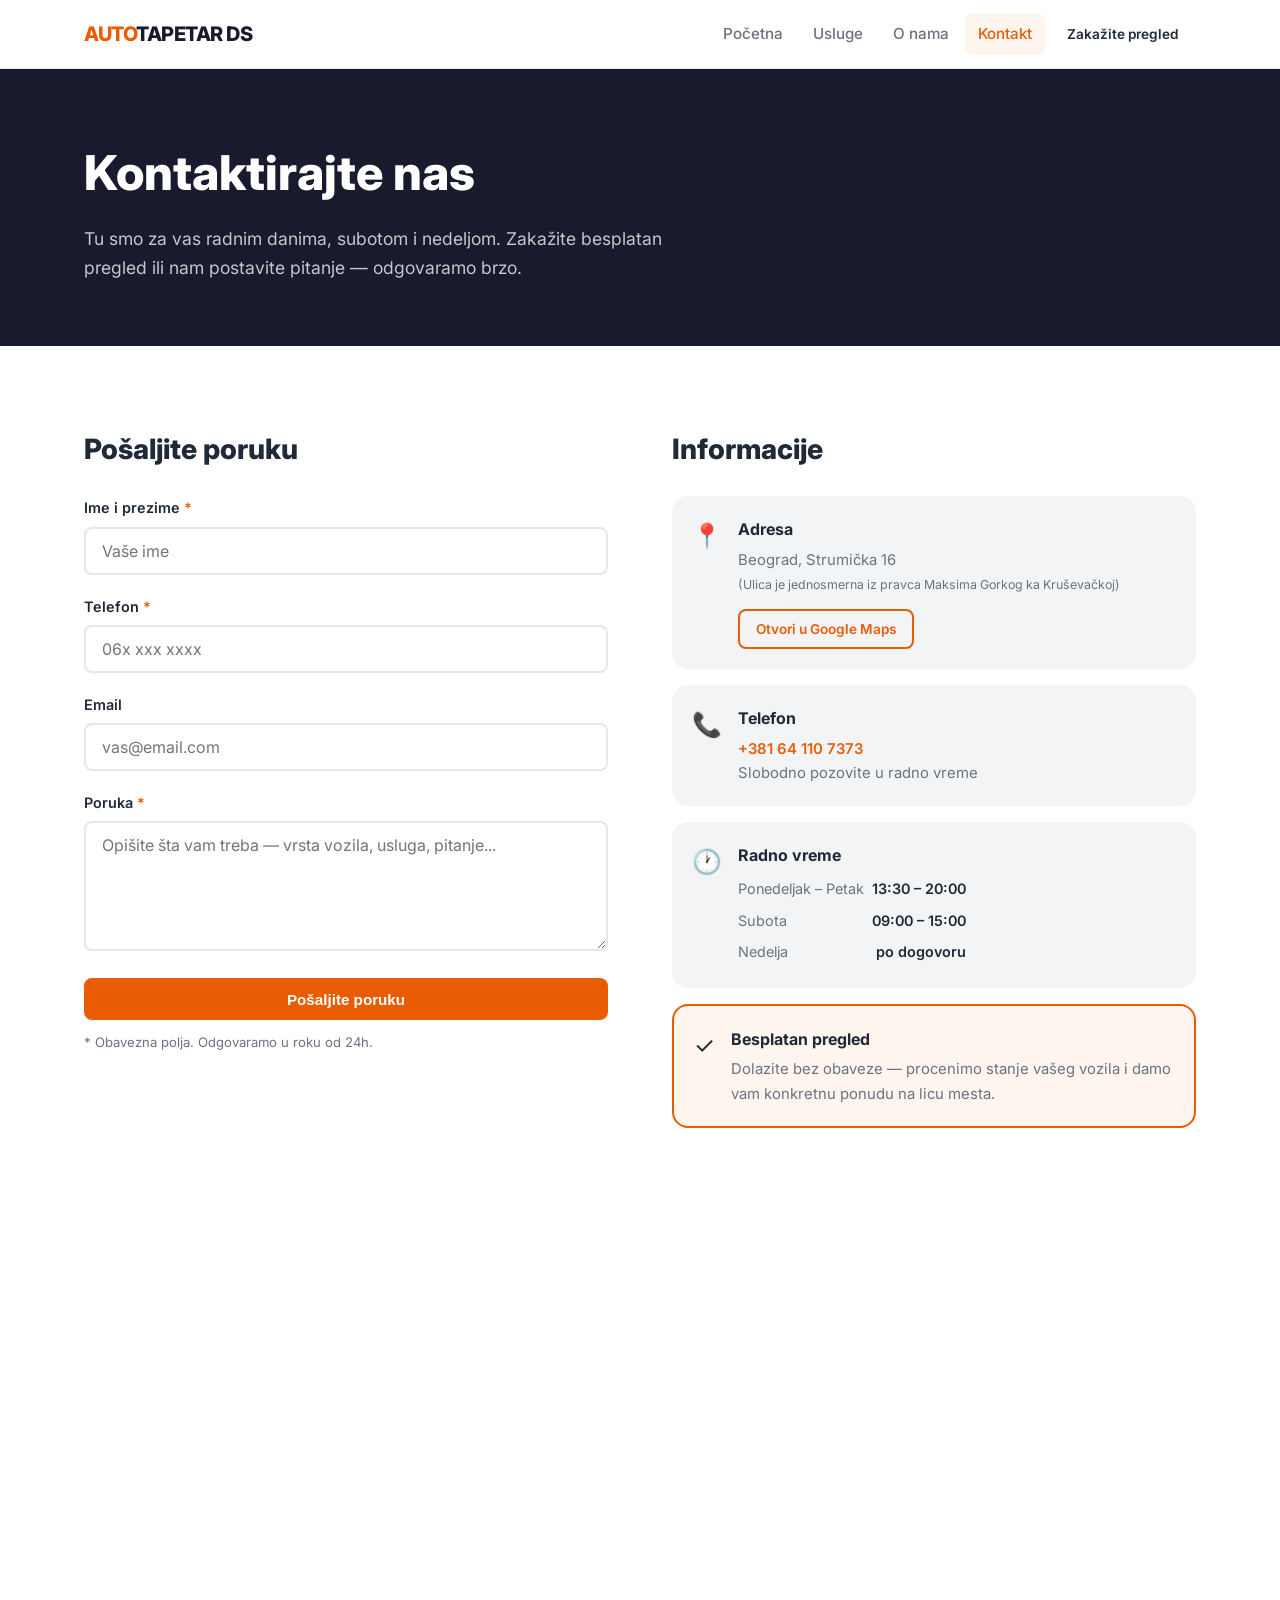
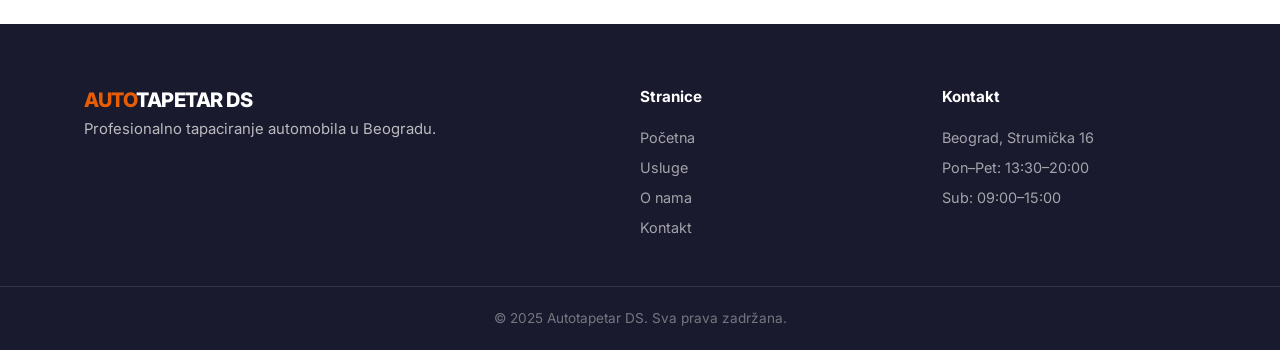
==== kontakt.html @ d3792c66 "Add files via upload "Ažurirani kontakt podaci"" ====
<!DOCTYPE html>
<html lang="sr">
<head>
  <meta charset="UTF-8" />
  <meta name="viewport" content="width=device-width, initial-scale=1.0" />
  <meta name="description" content="Kontaktirajte Autotapetar DS Beograd – zakažite besplatan pregled. Radimo vikendom." />
  <title>Kontakt | Autotapetar DS Beograd</title>
  <link rel="stylesheet" href="css/style.css" />
  <link rel="preconnect" href="https://fonts.googleapis.com" />
  <link href="https://fonts.googleapis.com/css2?family=Inter:wght@400;500;600;700;800&display=swap" rel="stylesheet" />
</head>
<body>

  <!-- NAVIGACIJA -->
  <header class="header">
    <div class="container header__inner">
      <a href="index.html" class="logo">
        <span class="logo__accent">AUTO</span>TAPETAR DS
      </a>
      <button class="nav-toggle" aria-label="Otvori meni" aria-expanded="false">
        <span></span><span></span><span></span>
      </button>
      <nav class="nav">
        <a href="index.html" class="nav__link">Početna</a>
        <a href="usluge.html" class="nav__link">Usluge</a>
        <a href="o-nama.html" class="nav__link">O nama</a>
        <a href="kontakt.html" class="nav__link nav__link--active">Kontakt</a>
        <a href="kontakt.html" class="btn btn--sm">Zakažite pregled</a>
      </nav>
    </div>
  </header>

  <main>

    <!-- PAGE HERO -->
    <section class="page-hero">
      <div class="container">
        <h1 class="page-hero__title">Kontaktirajte nas</h1>
        <p class="page-hero__text">Tu smo za vas radnim danima, subotom i nedeljom. Zakažite besplatan pregled ili nam postavite pitanje — odgovaramo brzo.</p>
      </div>
    </section>

    <!-- KONTAKT SADRZAJ -->
    <section class="section">
      <div class="container">
        <div class="contact-grid">

          <!-- FORMA -->
          <div class="contact-form-wrap">
            <h2>Pošaljite poruku</h2>
            <form class="contact-form" id="contactForm" novalidate>
              <div class="form-group">
                <label for="name">Ime i prezime <span class="required">*</span></label>
                <input type="text" id="name" name="name" placeholder="Vaše ime" required />
              </div>
              <div class="form-group">
                <label for="phone">Telefon <span class="required">*</span></label>
                <input type="tel" id="phone" name="phone" placeholder="06x xxx xxxx" required />
              </div>
              <div class="form-group">
                <label for="email">Email</label>
                <input type="email" id="email" name="email" placeholder="vas@email.com" />
              </div>
              <div class="form-group">
                <label for="message">Poruka <span class="required">*</span></label>
                <textarea id="message" name="message" rows="5" placeholder="Opišite šta vam treba — vrsta vozila, usluga, pitanje..." required></textarea>
              </div>
              <button type="submit" class="btn btn--primary btn--full">Pošaljite poruku</button>
              <p class="form-note">* Obavezna polja. Odgovaramo u roku od 24h.</p>
            </form>
          </div>

          <!-- INFO -->
          <div class="contact-info">
            <h2>Informacije</h2>

            <div class="info-card">
              <div class="info-card__icon">📍</div>
              <div>
                <h3>Adresa</h3>
                <p>Beograd, Strumička 16<br /><small>(Ulica je jednosmerna iz pravca Maksima Gorkog ka Kruševačkoj)</small></p>
                <a href="https://maps.google.com/?q=Autotapetar+DS+Beograd" target="_blank" rel="noopener" class="btn btn--outline btn--sm mt-1">Otvori u Google Maps</a>
              </div>
            </div>

            <div class="info-card">
              <div class="info-card__icon">📞</div>
              <div>
                <h3>Telefon</h3>
                <p><a href="tel:+381641107373">+381 64 110 7373</a></p>
                <p class="text-muted">Slobodno pozovite u radno vreme</p>
              </div>
            </div>

            <div class="info-card">
              <div class="info-card__icon">🕐</div>
              <div>
                <h3>Radno vreme</h3>
                <table class="hours-table">
                  <tr><td>Ponedeljak – Petak</td><td>13:30 – 20:00</td></tr>
                  <tr><td>Subota</td><td>09:00 – 15:00</td></tr>
                  <tr><td>Nedelja</td><td>po dogovoru</td></tr>
                </table>
              </div>
            </div>

            <div class="info-card info-card--highlight">
              <div class="info-card__icon">✓</div>
              <div>
                <h3>Besplatan pregled</h3>
                <p>Dolazite bez obaveze — procenimo stanje vašeg vozila i damo vam konkretnu ponudu na licu mesta.</p>
              </div>
            </div>

          </div>
        </div>
      </div>
    </section>

    <!-- MAPA -->
    <section class="map-section">
      <iframe
        src="https://www.google.com/maps/embed?pb=!1m18!1m12!1m3!1d2830.5!2d20.4818336!3d44.7887951!2m3!1f0!2f0!3f0!3m2!1i1024!2i768!4f13.1!3m3!1m2!1s0x475a715ec89a3c23%3A0x89e6e9150af348a6!2sAutotapetar%20DS!5e0!3m2!1ssr!2srs!4v1700000000000"
        width="100%"
        height="400"
        style="border:0;"
        allowfullscreen=""
        loading="lazy"
        referrerpolicy="no-referrer-when-downgrade"
        title="Autotapetar DS lokacija">
      </iframe>
    </section>

  </main>

  <!-- FOOTER -->
  <footer class="footer">
    <div class="container footer__inner">
      <div class="footer__brand">
        <a href="index.html" class="logo logo--light">
          <span class="logo__accent">AUTO</span>TAPETAR DS
        </a>
        <p>Profesionalno tapaciranje automobila u Beogradu.</p>
      </div>
      <div class="footer__links">
        <h4>Stranice</h4>
        <a href="index.html">Početna</a>
        <a href="usluge.html">Usluge</a>
        <a href="o-nama.html">O nama</a>
        <a href="kontakt.html">Kontakt</a>
      </div>
      <div class="footer__contact">
        <h4>Kontakt</h4>
        <p>Beograd, Strumička 16</p>
        <p>Pon–Pet: 13:30–20:00</p>
        <p>Sub: 09:00–15:00</p>
      </div>
    </div>
    <div class="footer__bottom">
      <div class="container">
        <p>&copy; 2025 Autotapetar DS. Sva prava zadržana.</p>
      </div>
    </div>
  </footer>

  <script src="js/main.js"></script>
</body>
</html>
---- css/style.css ----
/* =====================
   RESET & BASE
   ===================== */
*, *::before, *::after { box-sizing: border-box; margin: 0; padding: 0; }

:root {
  --clr-primary:   #E85D04;
  --clr-primary-d: #C44E00;
  --clr-dark:      #1A1A2E;
  --clr-dark-2:    #16213E;
  --clr-gray:      #6B7280;
  --clr-gray-light:#F3F4F6;
  --clr-white:     #FFFFFF;
  --clr-text:      #1F2937;
  --radius:        8px;
  --radius-lg:     16px;
  --shadow:        0 4px 24px rgba(0,0,0,.08);
  --shadow-lg:     0 8px 40px rgba(0,0,0,.14);
  --transition:    .25s ease;
  --container:     1160px;
}

html { scroll-behavior: smooth; }

body {
  font-family: 'Inter', system-ui, sans-serif;
  font-size: 16px;
  line-height: 1.65;
  color: var(--clr-text);
  background: var(--clr-white);
}

img { display: block; max-width: 100%; height: auto; object-fit: cover; }

a { color: inherit; text-decoration: none; }

ul { list-style: none; }

/* =====================
   UTILITIES
   ===================== */
.container    { max-width: var(--container); margin: 0 auto; padding: 0 24px; }
.text-center  { text-align: center; }
.text-muted   { color: var(--clr-gray); font-size: .9rem; }
.mt-1         { margin-top: .75rem; }
.mt-2         { margin-top: 1.5rem; }

/* =====================
   BUTTONS
   ===================== */
.btn {
  display: inline-flex;
  align-items: center;
  justify-content: center;
  gap: .5rem;
  padding: .65rem 1.4rem;
  border-radius: var(--radius);
  font-weight: 600;
  font-size: .95rem;
  cursor: pointer;
  transition: background var(--transition), color var(--transition),
              border-color var(--transition), transform var(--transition);
  border: 2px solid transparent;
  white-space: nowrap;
}
.btn:hover { transform: translateY(-1px); }

.btn--primary {
  background: var(--clr-primary);
  color: var(--clr-white);
  border-color: var(--clr-primary);
}
.btn--primary:hover { background: var(--clr-primary-d); border-color: var(--clr-primary-d); }

.btn--outline {
  background: transparent;
  color: var(--clr-primary);
  border-color: var(--clr-primary);
}
.btn--outline:hover { background: var(--clr-primary); color: var(--clr-white); }

.btn--white {
  background: var(--clr-white);
  color: var(--clr-primary);
  border-color: var(--clr-white);
}
.btn--white:hover { background: transparent; color: var(--clr-white); border-color: var(--clr-white); }

.btn--sm  { padding: .45rem 1rem; font-size: .85rem; }
.btn--lg  { padding: .85rem 2rem; font-size: 1.05rem; }
.btn--full { width: 100%; }

/* =====================
   HEADER / NAV
   ===================== */
.header {
  position: sticky;
  top: 0;
  z-index: 100;
  background: var(--clr-white);
  border-bottom: 1px solid #E5E7EB;
  box-shadow: 0 1px 8px rgba(0,0,0,.06);
}

.header__inner {
  display: flex;
  align-items: center;
  justify-content: space-between;
  height: 68px;
}

.logo {
  font-size: 1.25rem;
  font-weight: 800;
  letter-spacing: -.5px;
  color: var(--clr-dark);
}
.logo--light { color: var(--clr-white); }
.logo__accent { color: var(--clr-primary); }

.nav {
  display: flex;
  align-items: center;
  gap: .25rem;
}

.nav__link {
  padding: .5rem .8rem;
  border-radius: var(--radius);
  font-weight: 500;
  font-size: .95rem;
  color: var(--clr-gray);
  transition: color var(--transition), background var(--transition);
}
.nav__link:hover,
.nav__link--active {
  color: var(--clr-primary);
  background: #FFF5EF;
}

.nav-toggle {
  display: none;
  flex-direction: column;
  justify-content: center;
  gap: 5px;
  width: 36px;
  height: 36px;
  background: none;
  border: none;
  cursor: pointer;
  padding: 4px;
}
.nav-toggle span {
  display: block;
  height: 2px;
  background: var(--clr-dark);
  border-radius: 2px;
  transition: transform var(--transition), opacity var(--transition);
}
.nav-toggle.open span:nth-child(1) { transform: translateY(7px) rotate(45deg); }
.nav-toggle.open span:nth-child(2) { opacity: 0; }
.nav-toggle.open span:nth-child(3) { transform: translateY(-7px) rotate(-45deg); }

/* =====================
   HERO
   ===================== */
.hero {
  position: relative;
  min-height: 580px;
  display: flex;
  align-items: center;
}

.hero__bg {
  position: absolute;
  inset: 0;
  z-index: 0;
  background: var(--clr-dark-2);
}
.hero__bg img {
  width: 100%;
  height: 100%;
  object-fit: cover;
  opacity: .35;
}
.hero__overlay {
  position: absolute;
  inset: 0;
  background: linear-gradient(135deg, rgba(26,26,46,.85) 0%, rgba(26,26,46,.5) 100%);
}

.hero__content {
  position: relative;
  z-index: 1;
  padding: 80px 24px;
  max-width: 680px;
}

.hero__tag {
  display: inline-block;
  background: var(--clr-primary);
  color: var(--clr-white);
  font-size: .8rem;
  font-weight: 600;
  letter-spacing: .5px;
  text-transform: uppercase;
  padding: .3rem .8rem;
  border-radius: 100px;
  margin-bottom: 1.25rem;
}

.hero__title {
  font-size: clamp(2rem, 5vw, 3.25rem);
  font-weight: 800;
  line-height: 1.15;
  color: var(--clr-white);
  margin-bottom: 1.25rem;
}

.hero__text {
  font-size: 1.15rem;
  color: rgba(255,255,255,.8);
  margin-bottom: 2rem;
}

.hero__actions {
  display: flex;
  flex-wrap: wrap;
  gap: 1rem;
}

/* =====================
   SECTIONS
   ===================== */
.section          { padding: 80px 0; }
.section--light   { background: var(--clr-gray-light); }
.section--dark    { background: var(--clr-dark); color: var(--clr-white); }
.section--accent  { background: var(--clr-primary); color: var(--clr-white); }

.section__title {
  font-size: clamp(1.6rem, 3vw, 2.25rem);
  font-weight: 800;
  margin-bottom: .75rem;
  line-height: 1.2;
}
.section__subtitle {
  font-size: 1.05rem;
  color: var(--clr-gray);
  margin-bottom: 3rem;
}
.section--dark .section__subtitle { color: rgba(255,255,255,.65); }

/* =====================
   CARDS
   ===================== */
.cards {
  display: grid;
  gap: 1.5rem;
}
.cards--3 { grid-template-columns: repeat(3, 1fr); }
.cards--4 { grid-template-columns: repeat(4, 1fr); }

.card {
  border-radius: var(--radius-lg);
  background: var(--clr-white);
  box-shadow: var(--shadow);
  overflow: hidden;
  transition: transform var(--transition), box-shadow var(--transition);
}
.card:hover { transform: translateY(-4px); box-shadow: var(--shadow-lg); }

.card--benefit {
  padding: 2rem 1.5rem;
  text-align: center;
}
.card__icon { font-size: 2rem; margin-bottom: .75rem; }
.card__title { font-size: 1.1rem; font-weight: 700; margin-bottom: .5rem; }
.card__text  { font-size: .93rem; color: var(--clr-gray); }

.card--service .card__img { height: 200px; }
.card--service .card__img img { width: 100%; height: 100%; }
.card--service .card__body { padding: 1.25rem 1.5rem; }
.card--service .card__title { margin-bottom: .4rem; }

/* =====================
   STEPS
   ===================== */
.steps {
  display: flex;
  align-items: flex-start;
  justify-content: center;
  gap: 1.5rem;
  margin-top: 2.5rem;
  flex-wrap: wrap;
}

.step {
  flex: 1;
  min-width: 200px;
  max-width: 280px;
  text-align: center;
}
.step__num {
  width: 56px;
  height: 56px;
  border-radius: 50%;
  background: var(--clr-primary);
  color: var(--clr-white);
  font-size: 1.5rem;
  font-weight: 800;
  display: flex;
  align-items: center;
  justify-content: center;
  margin: 0 auto 1rem;
}
.step__title { font-size: 1.1rem; font-weight: 700; color: var(--clr-white); margin-bottom: .4rem; }
.step__text  { font-size: .93rem; color: rgba(255,255,255,.7); }

.step__arrow {
  font-size: 1.75rem;
  color: var(--clr-primary);
  padding-top: 1rem;
  flex-shrink: 0;
}

/* =====================
   CTA BANNER
   ===================== */
.cta-banner__title {
  font-size: clamp(1.75rem, 3vw, 2.5rem);
  font-weight: 800;
  margin-bottom: .75rem;
}
.cta-banner__text {
  font-size: 1.05rem;
  opacity: .9;
  max-width: 600px;
  margin: 0 auto 2rem;
}

/* =====================
   PAGE HERO
   ===================== */
.page-hero {
  background: var(--clr-dark);
  padding: 64px 0;
  color: var(--clr-white);
}
.page-hero__title {
  font-size: clamp(2rem, 4vw, 3rem);
  font-weight: 800;
  margin-bottom: .75rem;
}
.page-hero__text {
  font-size: 1.1rem;
  color: rgba(255,255,255,.75);
  max-width: 640px;
}

/* =====================
   SERVICE ITEMS
   ===================== */
.service-item {
  display: grid;
  grid-template-columns: 1fr 1fr;
  gap: 3rem;
  align-items: center;
  padding: 3rem 0;
  border-bottom: 1px solid #E5E7EB;
}
.service-item:last-child { border-bottom: none; }
.service-item--reverse { direction: rtl; }
.service-item--reverse > * { direction: ltr; }

.service-item__img {
  border-radius: var(--radius-lg);
  overflow: hidden;
  height: 280px;
  background: var(--clr-gray-light);
}
.service-item__img img { width: 100%; height: 100%; }

.service-item__title {
  font-size: 1.6rem;
  font-weight: 800;
  margin-bottom: 1rem;
}
.service-item__body p { color: var(--clr-gray); margin-bottom: .75rem; }
.service-item__list {
  margin-top: 1rem;
  display: flex;
  flex-direction: column;
  gap: .4rem;
}
.service-item__list li {
  display: flex;
  align-items: center;
  gap: .5rem;
  font-size: .95rem;
  color: var(--clr-text);
}
.service-item__list li::before {
  content: '✓';
  color: var(--clr-primary);
  font-weight: 700;
  flex-shrink: 0;
}

/* =====================
   ABOUT
   ===================== */
.about-grid {
  display: grid;
  grid-template-columns: 1fr 1fr;
  gap: 4rem;
  align-items: center;
}
.about-grid--reverse { direction: rtl; }
.about-grid--reverse > * { direction: ltr; }

.about-grid__img {
  border-radius: var(--radius-lg);
  overflow: hidden;
  height: 360px;
  background: var(--clr-gray-light);
}
.about-grid__img img { width: 100%; height: 100%; }

.about-grid__body h2 {
  font-size: 2rem;
  font-weight: 800;
  margin-bottom: 1.25rem;
}
.about-grid__body p {
  color: var(--clr-gray);
  margin-bottom: .75rem;
}

/* =====================
   STATS
   ===================== */
.stats {
  display: grid;
  grid-template-columns: repeat(4, 1fr);
  gap: 2rem;
  text-align: center;
}
.stat__num {
  font-size: 3rem;
  font-weight: 800;
  color: var(--clr-primary);
  line-height: 1;
  margin-bottom: .4rem;
}
.stat__label { font-size: .95rem; color: rgba(255,255,255,.7); }

/* =====================
   CONTACT
   ===================== */
.contact-grid {
  display: grid;
  grid-template-columns: 1fr 1fr;
  gap: 4rem;
  align-items: start;
}

.contact-form-wrap h2,
.contact-info h2 {
  font-size: 1.75rem;
  font-weight: 800;
  margin-bottom: 1.5rem;
}

.form-group {
  margin-bottom: 1.25rem;
}
.form-group label {
  display: block;
  font-weight: 600;
  font-size: .9rem;
  margin-bottom: .4rem;
  color: var(--clr-text);
}
.required { color: var(--clr-primary); }
.form-group input,
.form-group textarea {
  width: 100%;
  padding: .75rem 1rem;
  border: 2px solid #E5E7EB;
  border-radius: var(--radius);
  font-family: inherit;
  font-size: 1rem;
  color: var(--clr-text);
  transition: border-color var(--transition);
  outline: none;
}
.form-group input:focus,
.form-group textarea:focus { border-color: var(--clr-primary); }
.form-group textarea { resize: vertical; min-height: 130px; }
.form-note { margin-top: .75rem; font-size: .82rem; color: var(--clr-gray); }

.info-card {
  display: flex;
  gap: 1rem;
  padding: 1.25rem;
  border-radius: var(--radius-lg);
  background: var(--clr-gray-light);
  margin-bottom: 1rem;
}
.info-card--highlight { background: #FFF5EF; border: 2px solid var(--clr-primary); }
.info-card__icon { font-size: 1.5rem; flex-shrink: 0; }
.info-card h3 { font-size: 1rem; font-weight: 700; margin-bottom: .3rem; }
.info-card p  { font-size: .93rem; color: var(--clr-gray); }
.info-card a  { color: var(--clr-primary); font-weight: 600; }

.hours-table { width: 100%; border-collapse: collapse; font-size: .9rem; }
.hours-table td { padding: .25rem .5rem .25rem 0; color: var(--clr-gray); }
.hours-table td:last-child { text-align: right; font-weight: 600; color: var(--clr-text); }

/* =====================
   MAP
   ===================== */
.map-section { line-height: 0; }
.map-section iframe { display: block; }

/* =====================
   FOOTER
   ===================== */
.footer { background: var(--clr-dark); color: rgba(255,255,255,.7); padding: 60px 0 0; }

.footer__inner {
  display: grid;
  grid-template-columns: 2fr 1fr 1fr;
  gap: 3rem;
  padding-bottom: 40px;
}

.footer__brand .logo { margin-bottom: .75rem; }
.footer__brand p { font-size: .93rem; }

.footer__links h4,
.footer__contact h4 {
  color: var(--clr-white);
  font-size: .95rem;
  font-weight: 700;
  margin-bottom: 1rem;
}
.footer__links a,
.footer__contact p {
  display: block;
  font-size: .9rem;
  margin-bottom: .4rem;
  color: rgba(255,255,255,.6);
  transition: color var(--transition);
}
.footer__links a:hover { color: var(--clr-primary); }

.footer__bottom {
  border-top: 1px solid rgba(255,255,255,.1);
  padding: 1.25rem 0;
}
.footer__bottom p { font-size: .85rem; color: rgba(255,255,255,.4); text-align: center; }

/* =====================
   PLACEHOLDER IMAGES
   ===================== */
.card--service .card__img,
.service-item__img,
.about-grid__img {
  background: linear-gradient(135deg, #2D3748 0%, #4A5568 100%);
  display: flex;
  align-items: center;
  justify-content: center;
}
.card--service .card__img img,
.service-item__img img,
.about-grid__img img {
  opacity: .6;
}

/* =====================
   RESPONSIVE
   ===================== */
@media (max-width: 1024px) {
  .cards--4 { grid-template-columns: repeat(2, 1fr); }
  .stats     { grid-template-columns: repeat(2, 1fr); }
  .footer__inner { grid-template-columns: 1fr 1fr; }
  .footer__brand { grid-column: 1 / -1; }
}

@media (max-width: 768px) {
  .section  { padding: 56px 0; }

  .nav {
    display: none;
    flex-direction: column;
    align-items: stretch;
    position: absolute;
    top: 68px;
    left: 0;
    right: 0;
    background: var(--clr-white);
    border-top: 1px solid #E5E7EB;
    padding: 1rem 1.5rem 1.5rem;
    box-shadow: 0 8px 24px rgba(0,0,0,.1);
    gap: .25rem;
  }
  .nav.open { display: flex; }
  .nav-toggle { display: flex; }

  .cards--3 { grid-template-columns: 1fr; }
  .cards--4 { grid-template-columns: 1fr; }

  .steps { flex-direction: column; align-items: center; }
  .step__arrow { transform: rotate(90deg); padding: 0; }

  .service-item,
  .service-item--reverse { grid-template-columns: 1fr; direction: ltr; }
  .service-item__img { height: 220px; }

  .about-grid,
  .about-grid--reverse { grid-template-columns: 1fr; direction: ltr; }
  .about-grid__img { height: 260px; }

  .stats { grid-template-columns: repeat(2, 1fr); }

  .contact-grid { grid-template-columns: 1fr; }

  .footer__inner { grid-template-columns: 1fr; gap: 2rem; }
}

@media (max-width: 480px) {
  .hero { min-height: 480px; }
  .hero__actions { flex-direction: column; }
  .btn--lg { width: 100%; }
  .stats { grid-template-columns: 1fr 1fr; }
}
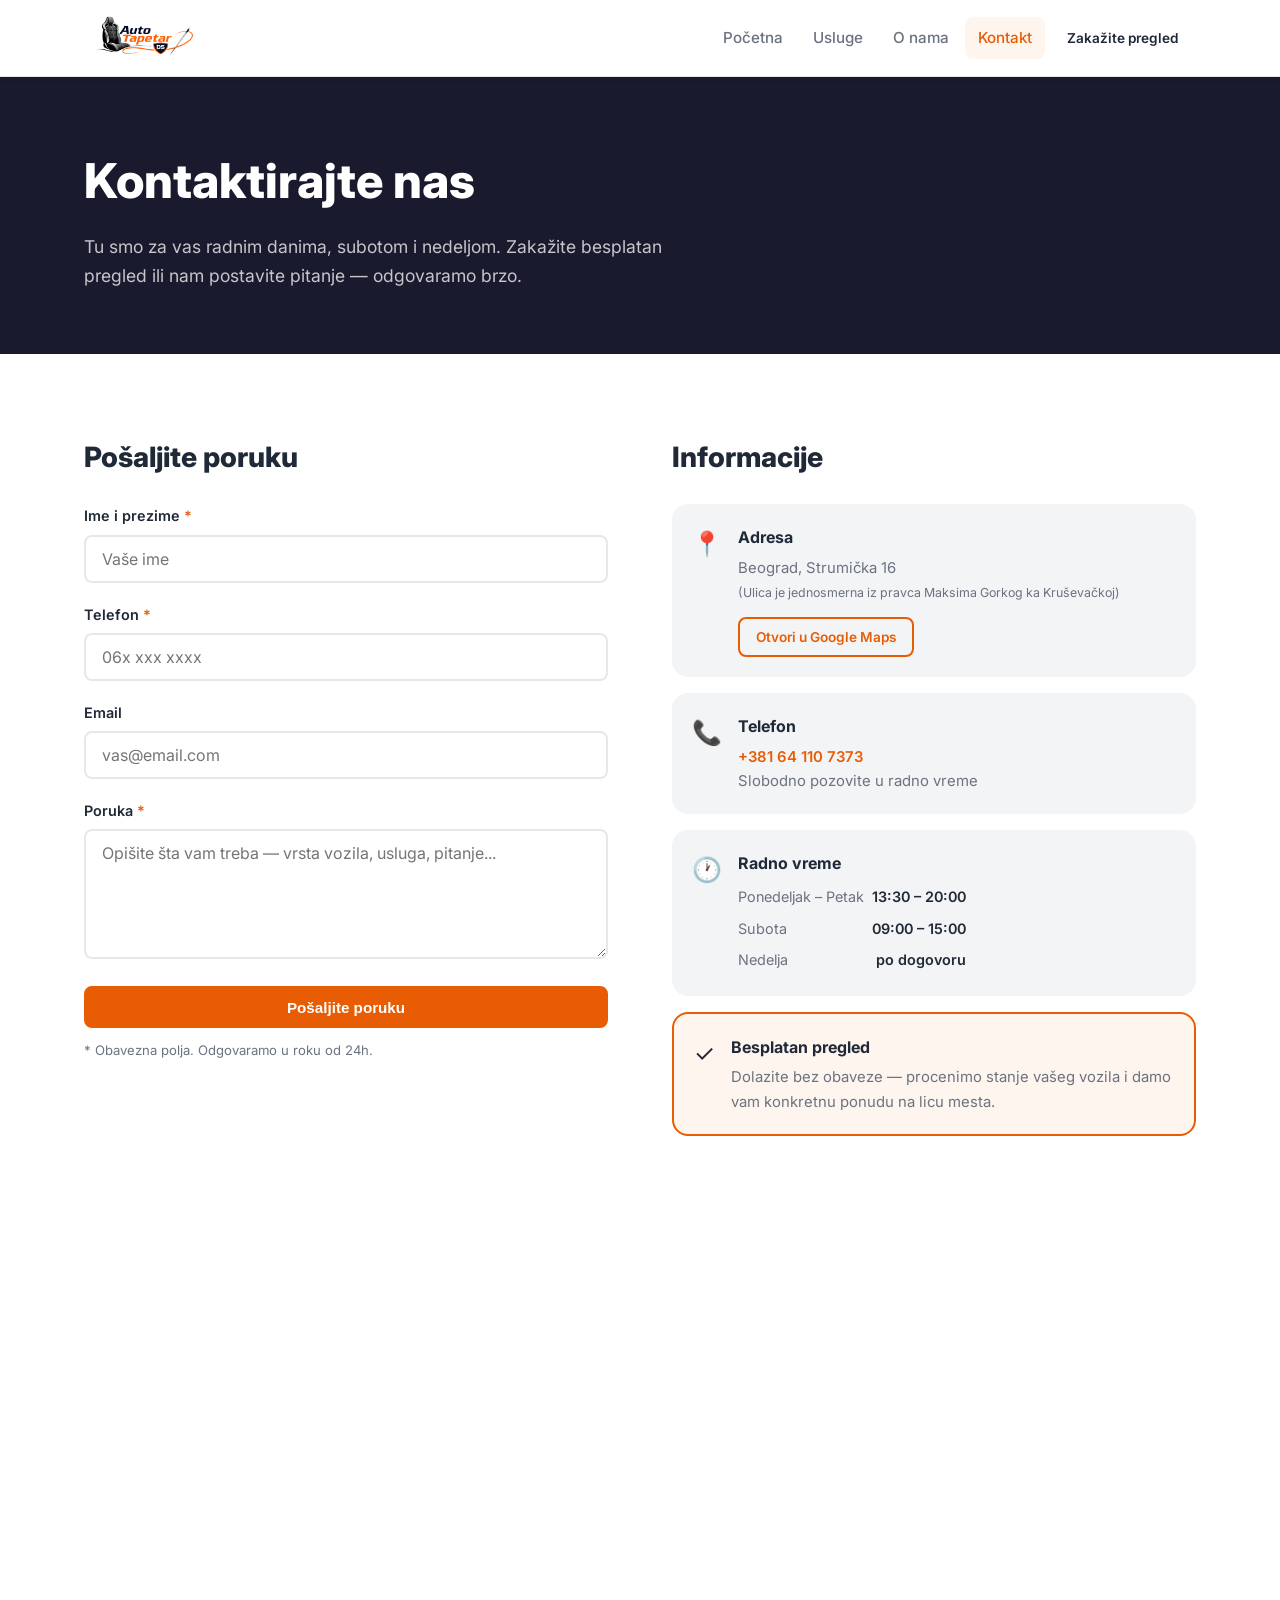
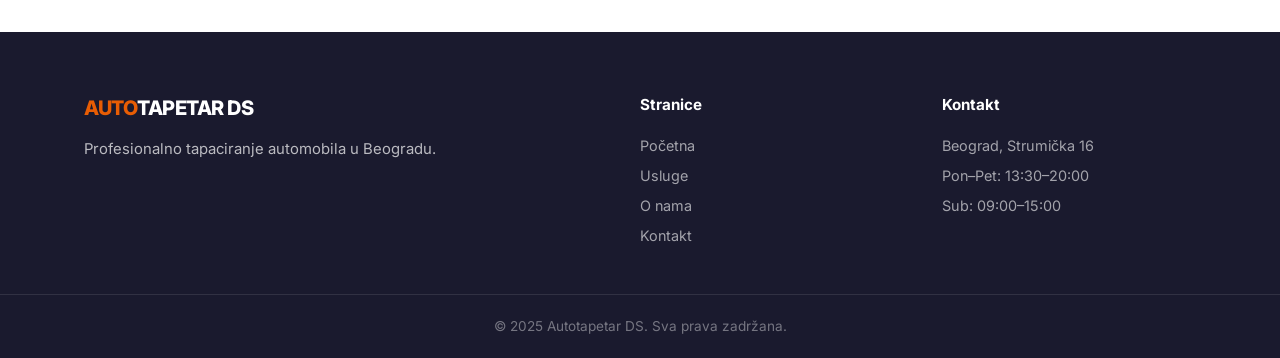
==== commit b4ff5a43: "Ubačen logo u header (transparent PNG, 76px)" ====
--- a/kontakt.html
+++ b/kontakt.html
@@ -15,7 +15,7 @@
   <header class="header">
     <div class="container header__inner">
       <a href="index.html" class="logo">
-        <span class="logo__accent">AUTO</span>TAPETAR DS
+        <img src="images/logo.png" alt="Autotapetar DS" class="logo__img" />
       </a>
       <button class="nav-toggle" aria-label="Otvori meni" aria-expanded="false">
         <span></span><span></span><span></span>
--- a/css/style.css
+++ b/css/style.css
@@ -106,7 +106,7 @@
   display: flex;
   align-items: center;
   justify-content: space-between;
-  height: 68px;
+  height: 76px;
 }
 
 .logo {
@@ -114,6 +114,13 @@
   font-weight: 800;
   letter-spacing: -.5px;
   color: var(--clr-dark);
+  display: flex;
+  align-items: center;
+}
+.logo__img {
+  height: 76px;
+  width: auto;
+  display: block;
 }
 .logo--light { color: var(--clr-white); }
 .logo__accent { color: var(--clr-primary); }
@@ -281,6 +288,16 @@
 .card--service .card__img img { width: 100%; height: 100%; }
 .card--service .card__body { padding: 1.25rem 1.5rem; }
 .card--service .card__title { margin-bottom: .4rem; }
+
+/* =====================
+   REVIEW CARDS
+   ===================== */
+.card--review { padding: 1.5rem; display: flex; flex-direction: column; gap: .75rem; }
+.card--review .card__stars { color: #f5a623; font-size: 1.1rem; letter-spacing: 2px; }
+.card--review .card__text { font-size: .93rem; color: var(--clr-gray); font-style: italic; flex: 1; }
+.card--review .card__author { display: flex; align-items: center; justify-content: space-between; margin-top: auto; padding-top: 1rem; border-top: 1px solid var(--clr-border, #eee); }
+.card--review .card__name { font-weight: 600; font-size: .9rem; color: var(--clr-dark); order: 2; }
+.card--review .card__google-icon { width: 20px; height: 20px; opacity: .7; order: 1; }
 
 /* =====================
    STEPS
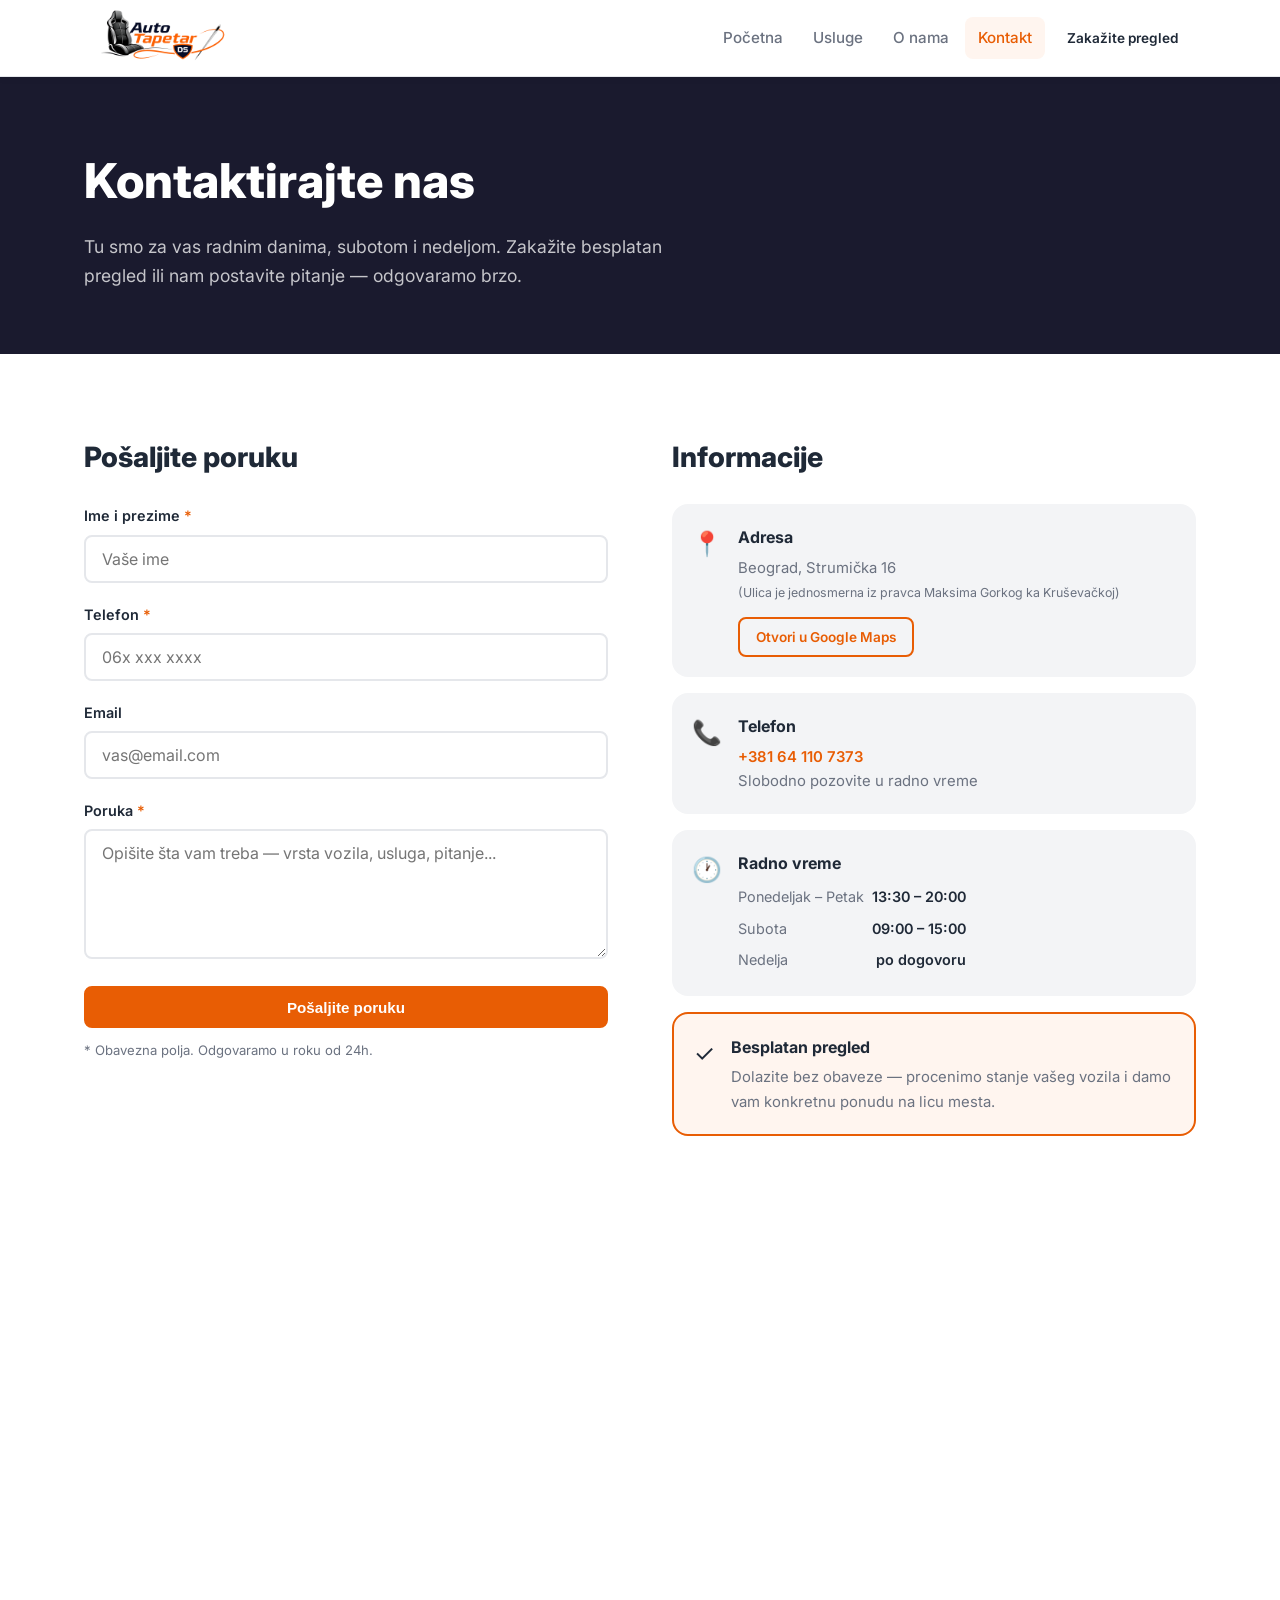
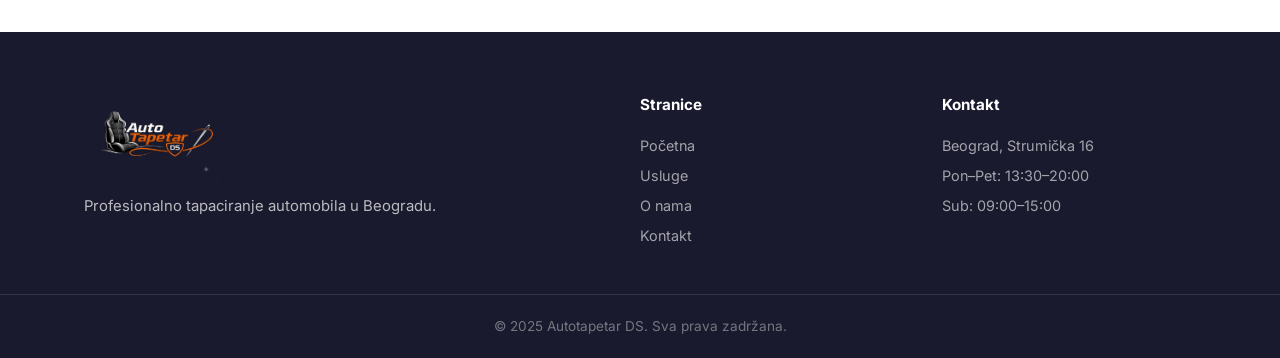
==== commit b76f8a6c: "Footer logo zamenjen slikom (plava verzija)" ====
--- a/kontakt.html
+++ b/kontakt.html
@@ -138,7 +138,7 @@
     <div class="container footer__inner">
       <div class="footer__brand">
         <a href="index.html" class="logo logo--light">
-          <span class="logo__accent">AUTO</span>TAPETAR DS
+          <img src="images/logo-footer.png" alt="Autotapetar DS" class="logo__img-footer" />
         </a>
         <p>Profesionalno tapaciranje automobila u Beogradu.</p>
       </div>
--- a/css/style.css
+++ b/css/style.css
@@ -118,11 +118,16 @@
   align-items: center;
 }
 .logo__img {
-  height: 76px;
+  height: 98px;
   width: auto;
   display: block;
 }
 .logo--light { color: var(--clr-white); }
+.logo__img-footer {
+  height: 90px;
+  width: auto;
+  display: block;
+}
 .logo__accent { color: var(--clr-primary); }
 
 .nav {
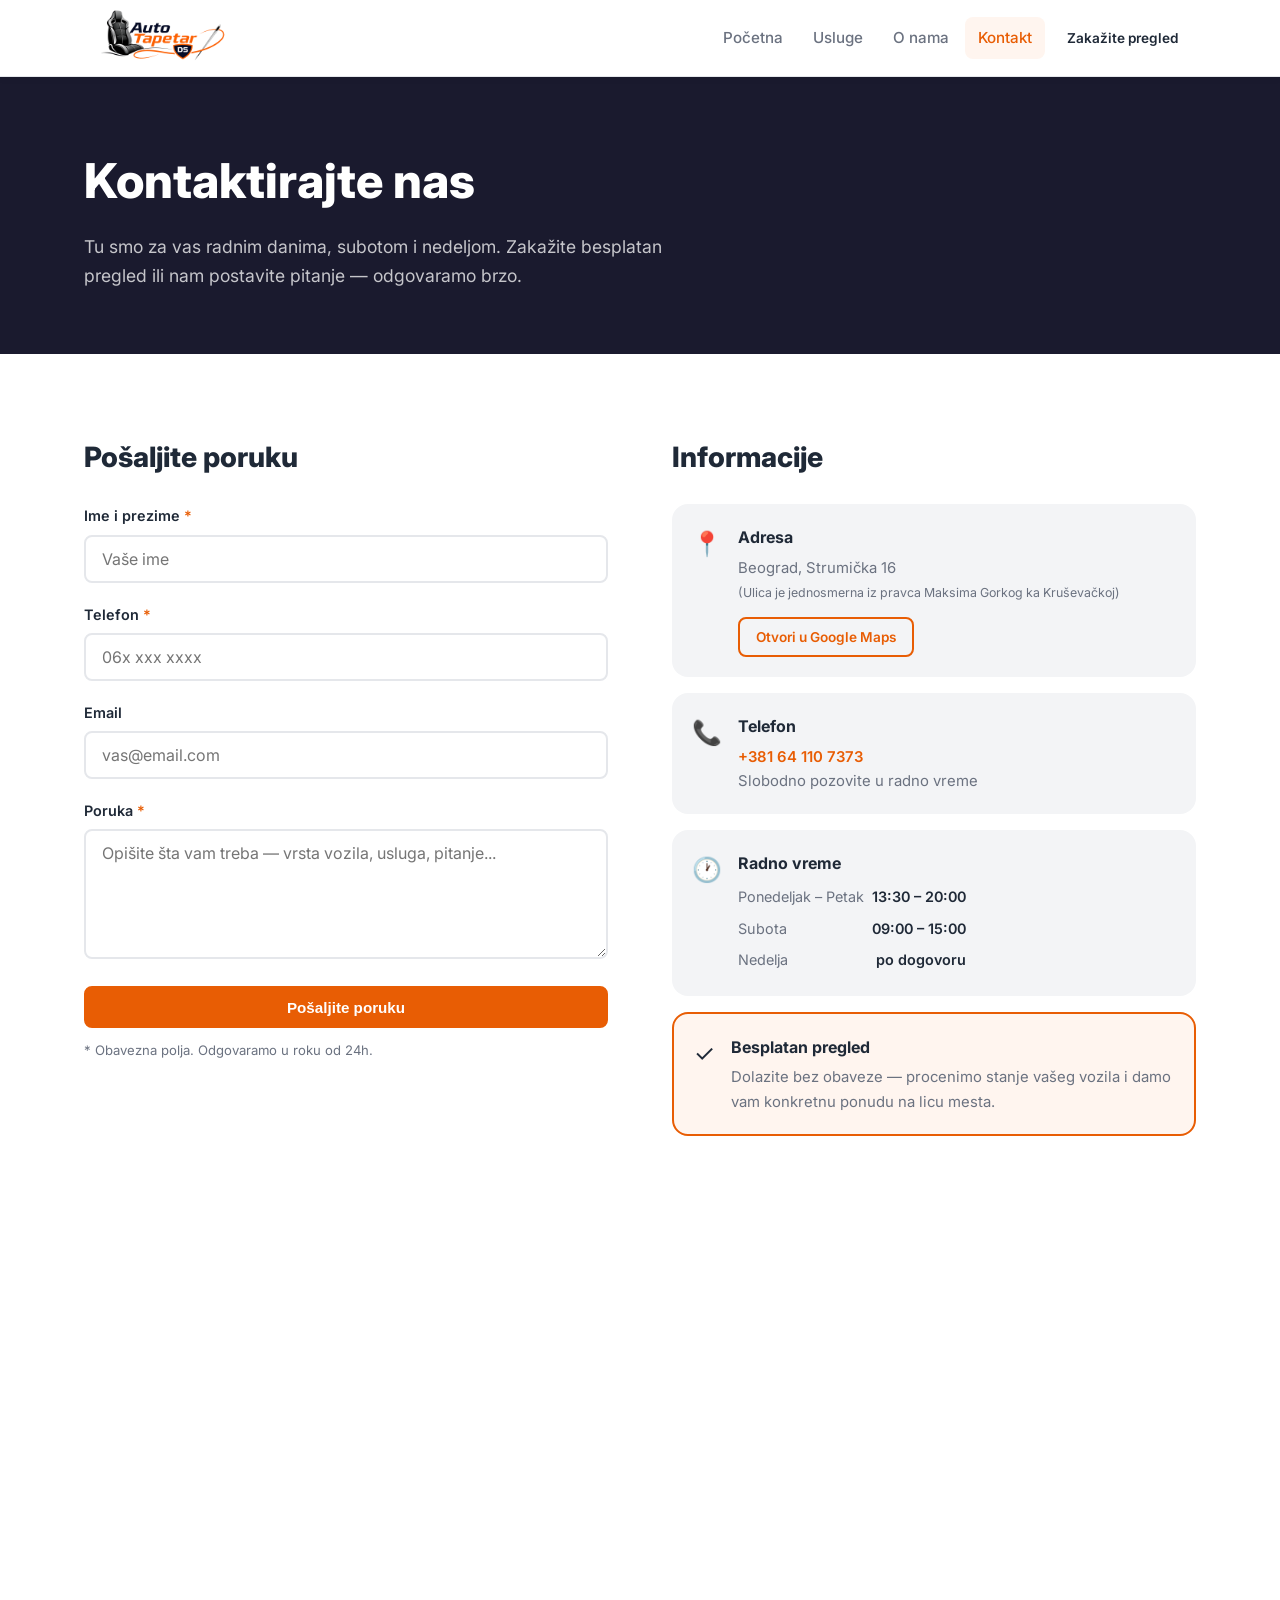
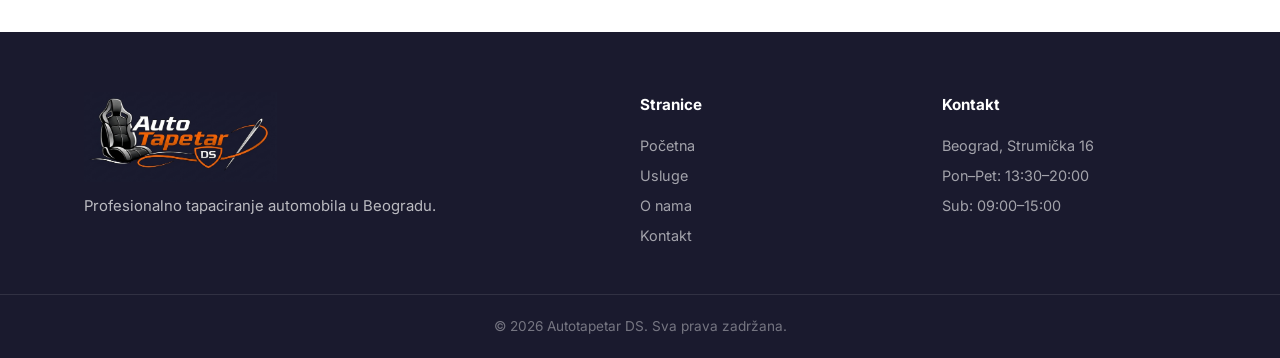
==== commit 3ec01618: "Godina u footeru automatska (JS Date)" ====
--- a/kontakt.html
+++ b/kontakt.html
@@ -158,7 +158,7 @@
     </div>
     <div class="footer__bottom">
       <div class="container">
-        <p>&copy; 2025 Autotapetar DS. Sva prava zadržana.</p>
+        <p>&copy; <span id="footer-year"></span> Autotapetar DS. Sva prava zadržana.</p>
       </div>
     </div>
   </footer>
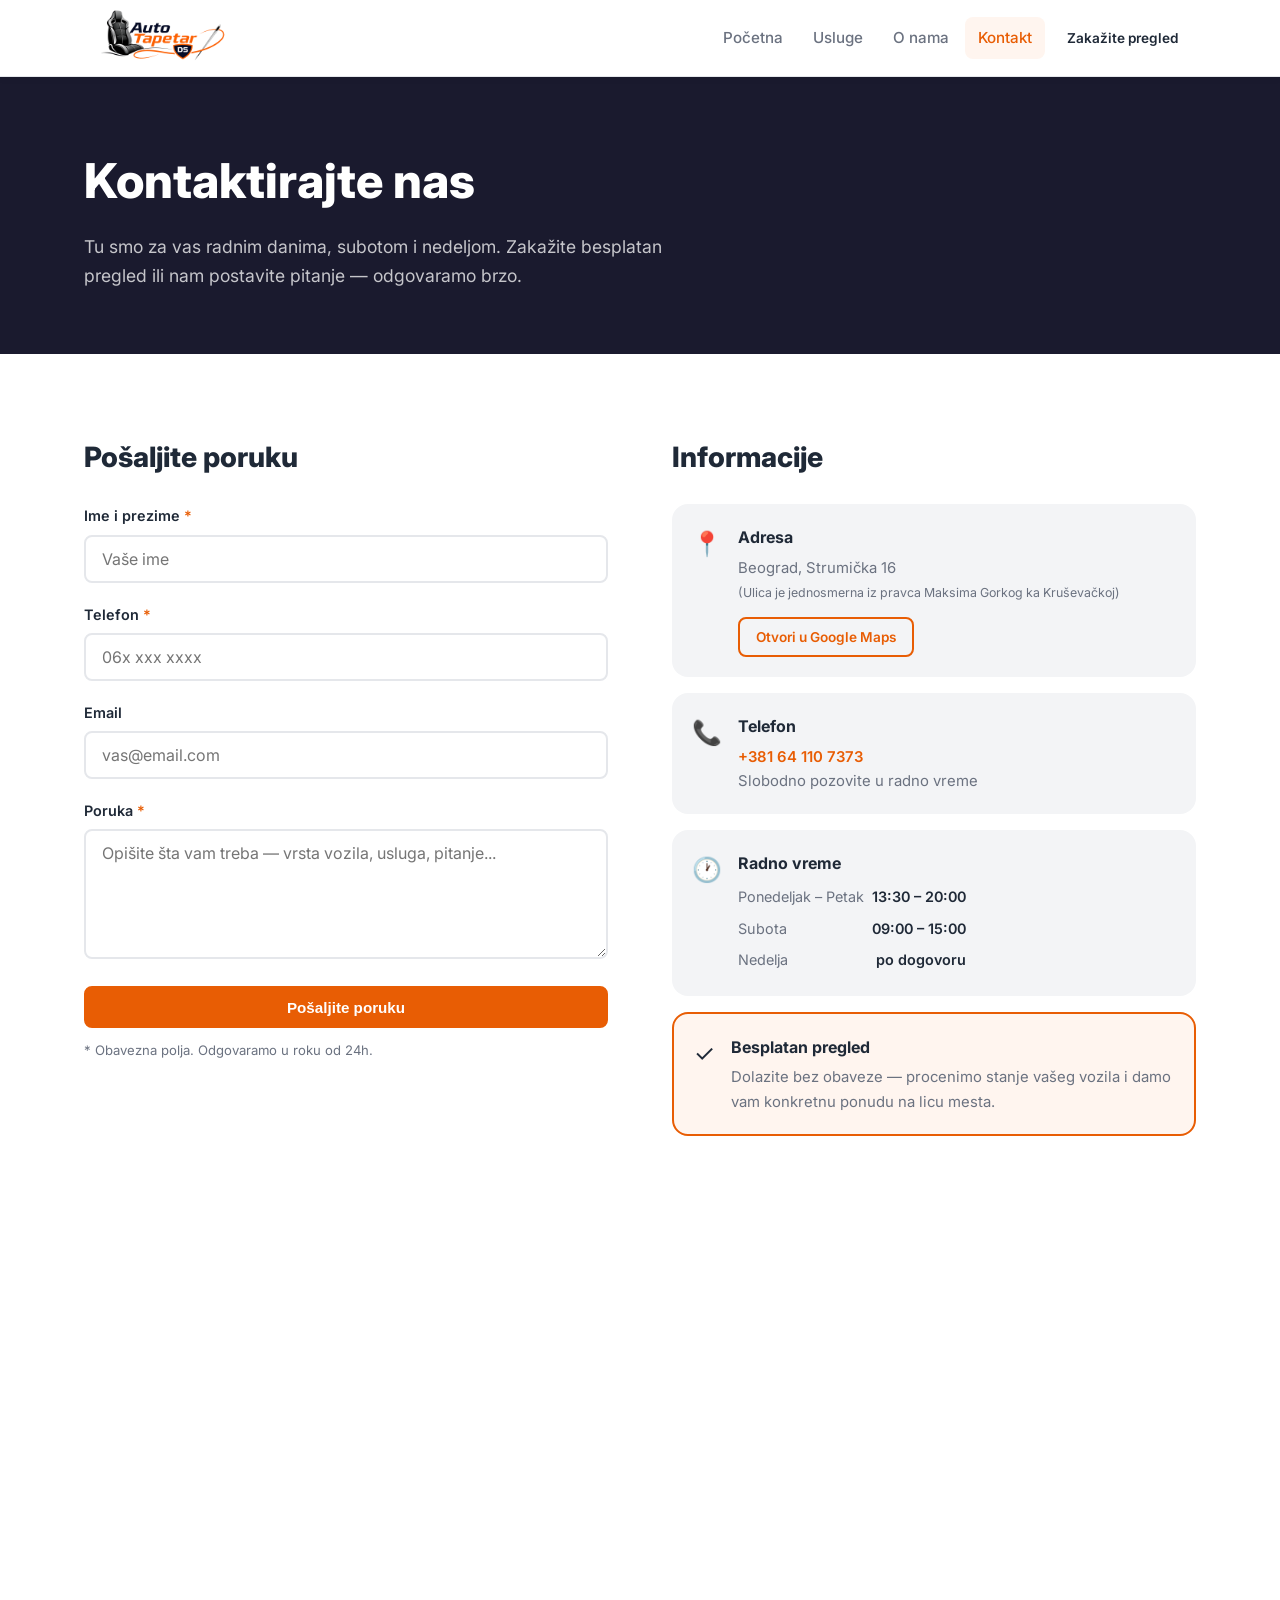
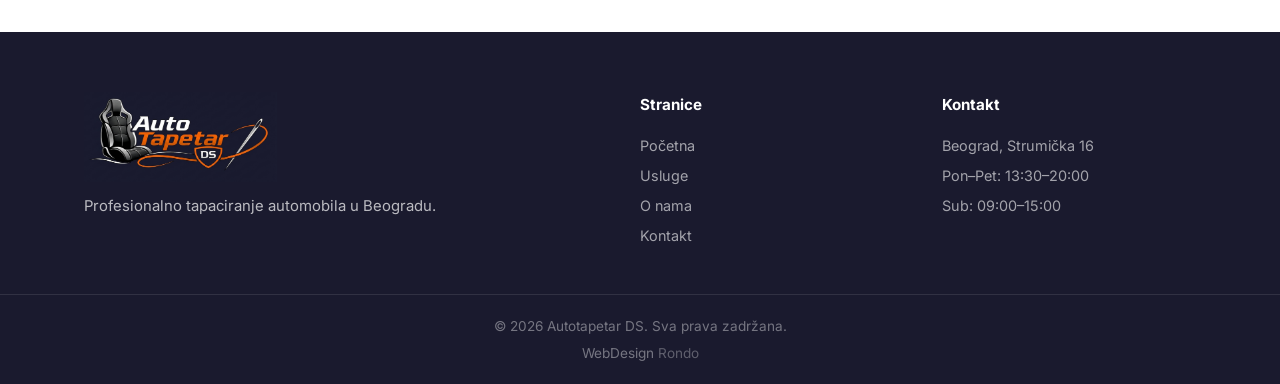
==== commit d70a390f: "Dodat WebDesign Rondo credit u footer" ====
--- a/kontakt.html
+++ b/kontakt.html
@@ -159,6 +159,7 @@
     <div class="footer__bottom">
       <div class="container">
         <p>&copy; <span id="footer-year"></span> Autotapetar DS. Sva prava zadržana.</p>
+        <p class="footer__credit">WebDesign <a href="https://rondo.rs" target="_blank" rel="noopener">Rondo</a></p>
       </div>
     </div>
   </footer>
--- a/css/style.css
+++ b/css/style.css
@@ -582,6 +582,9 @@
   padding: 1.25rem 0;
 }
 .footer__bottom p { font-size: .85rem; color: rgba(255,255,255,.4); text-align: center; }
+.footer__credit { font-size: .72rem; margin-top: .25rem; }
+.footer__credit a { color: rgba(255,255,255,.3); text-decoration: none; }
+.footer__credit a:hover { color: rgba(255,255,255,.6); }
 
 /* =====================
    PLACEHOLDER IMAGES
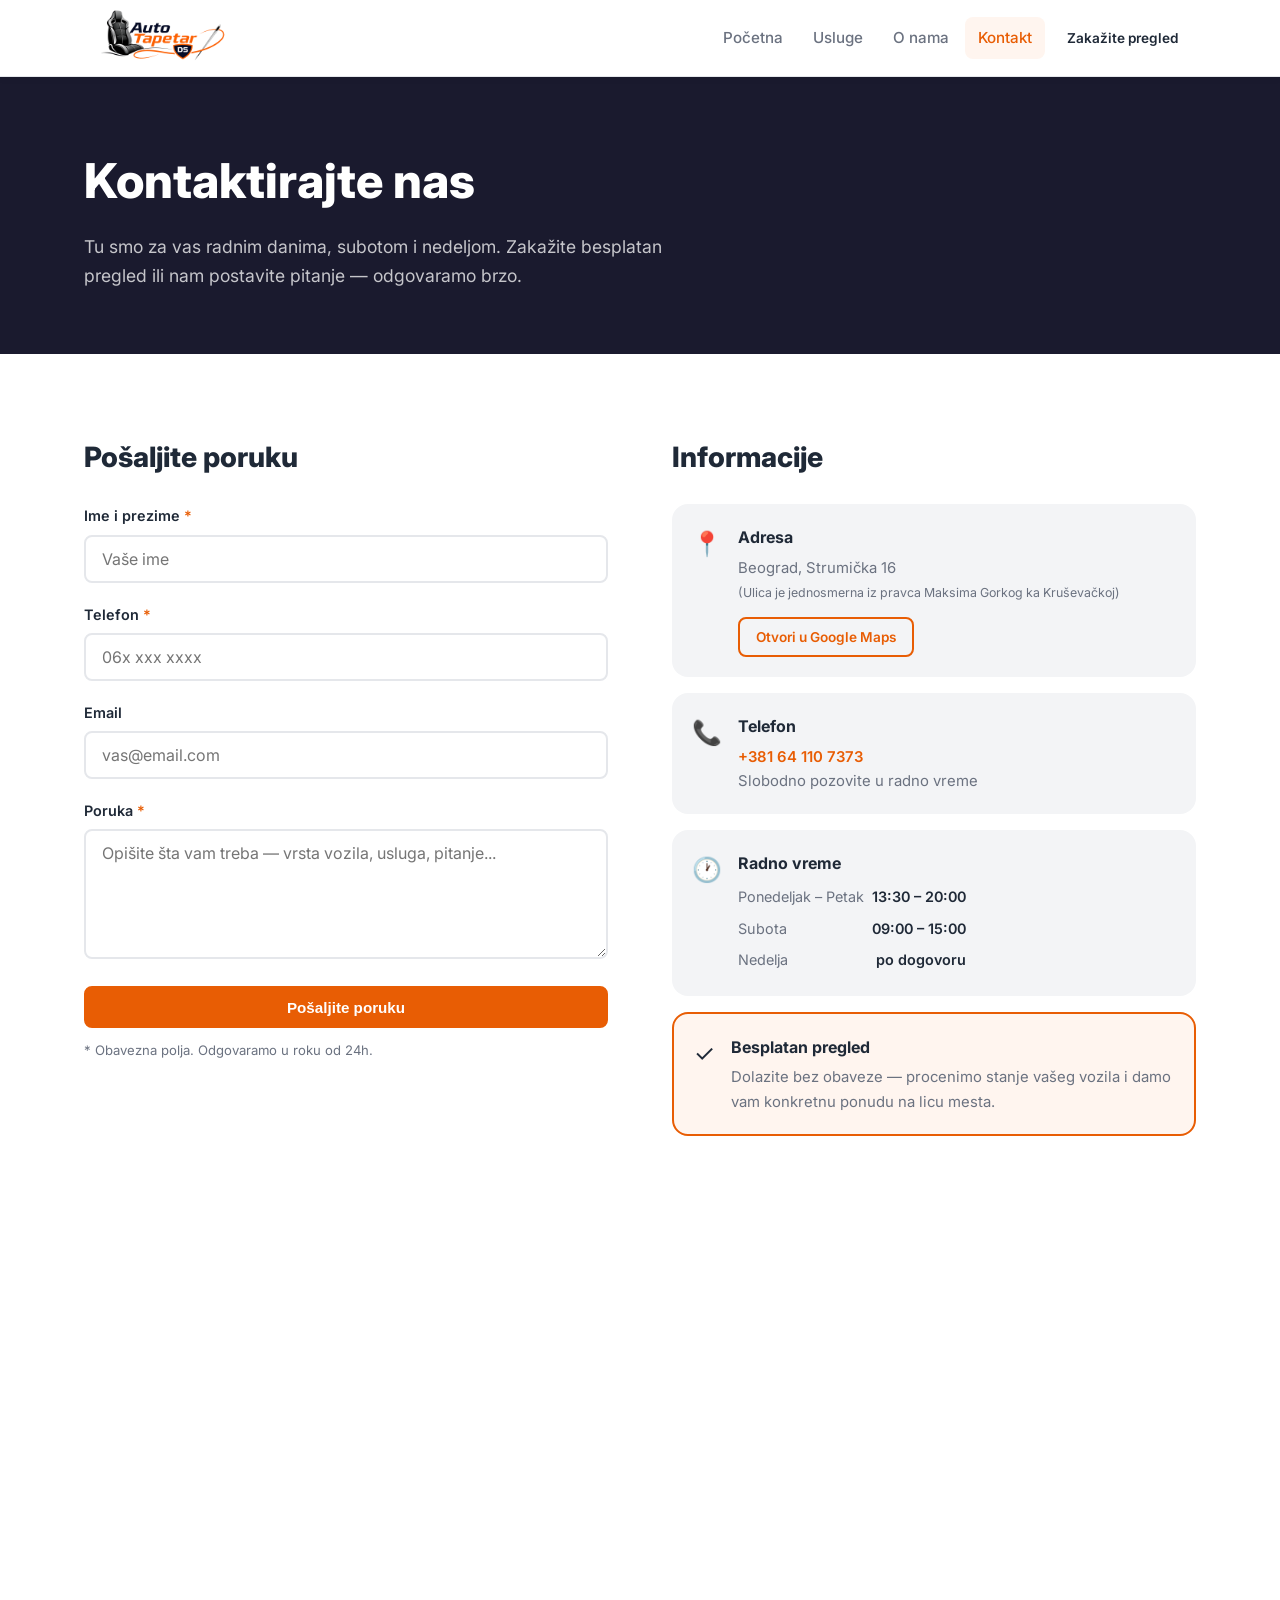
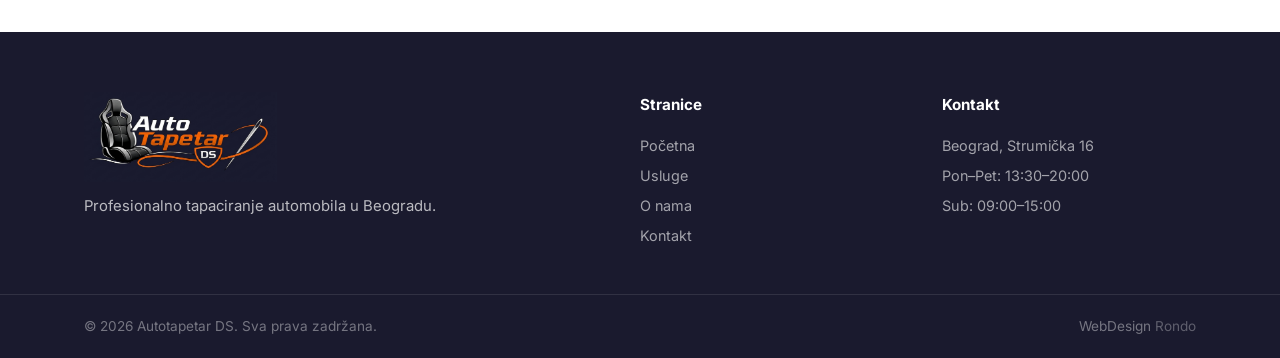
==== commit b58a4840: "WebDesign Rondo poravnat desno uz copyright" ====
--- a/kontakt.html
+++ b/kontakt.html
@@ -158,8 +158,10 @@
     </div>
     <div class="footer__bottom">
       <div class="container">
-        <p>&copy; <span id="footer-year"></span> Autotapetar DS. Sva prava zadržana.</p>
-        <p class="footer__credit">WebDesign <a href="https://rondo.rs" target="_blank" rel="noopener">Rondo</a></p>
+        <div class="footer__bottom-row">
+          <p>&copy; <span id="footer-year"></span> Autotapetar DS. Sva prava zadržana.</p>
+          <p class="footer__credit">WebDesign <a href="https://rondo.rs" target="_blank" rel="noopener">Rondo</a></p>
+        </div>
       </div>
     </div>
   </footer>
--- a/css/style.css
+++ b/css/style.css
@@ -581,8 +581,9 @@
   border-top: 1px solid rgba(255,255,255,.1);
   padding: 1.25rem 0;
 }
-.footer__bottom p { font-size: .85rem; color: rgba(255,255,255,.4); text-align: center; }
-.footer__credit { font-size: .72rem; margin-top: .25rem; }
+.footer__bottom-row { display: flex; justify-content: space-between; align-items: center; }
+.footer__bottom p { font-size: .85rem; color: rgba(255,255,255,.4); }
+.footer__credit { font-size: .72rem; }
 .footer__credit a { color: rgba(255,255,255,.3); text-decoration: none; }
 .footer__credit a:hover { color: rgba(255,255,255,.6); }
 
